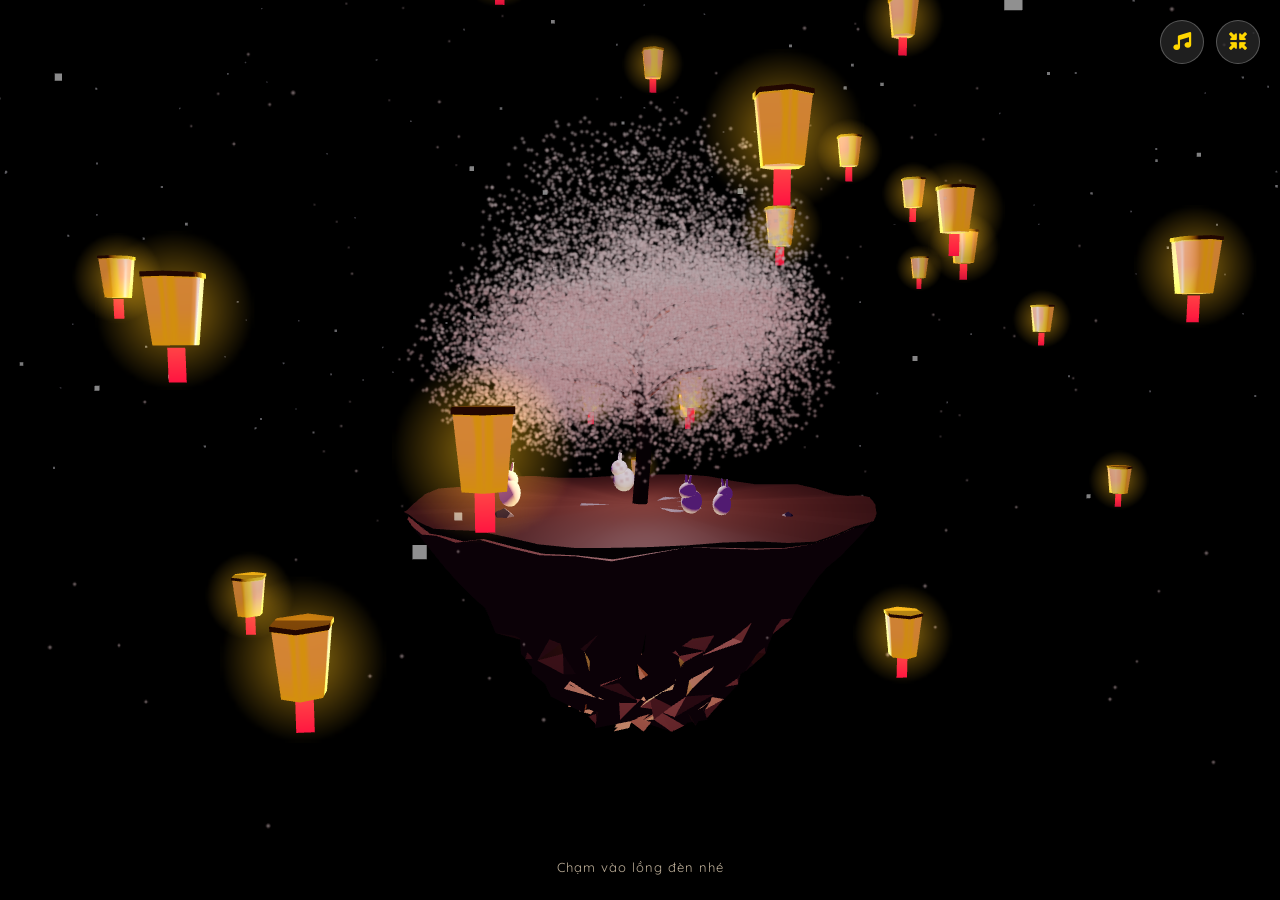
==== tthu3d/index.html @ eb569691 "Add files via upload" ====
<!DOCTYPE html>
<html lang="en">
<head>
    <meta charset="UTF-8">
    <meta name="viewport" content="width=device-width, initial-scale=1.0, maximum-scale=1.0, user-scalable=no">
    <title>Trung Thu 3D</title>

    <!-- Google Fonts & FontAwesome -->
    <link href="https://fonts.googleapis.com/css2?family=Dancing+Script:wght@700&family=Quicksand:wght@400;600&display=swap" rel="stylesheet">
    <link rel="stylesheet" href="https://cdnjs.cloudflare.com/ajax/libs/font-awesome/6.4.0/css/all.min.css">
    <link rel="stylesheet" href="./assets/css.css">
</head>
<body>

    <div id="webgl-container"></div>

    <div class="top-bar">
        <button class="icon-btn" id="audio-btn" title="Bật/Tắt Nhạc"><i class="fas fa-music"></i></button>
        <button class="icon-btn" id="reset-cam-btn" title="Góc nhìn ban đầu"><i class="fas fa-compress-arrows-alt"></i></button>
    </div>

    <div class="click-hint">Chạm vào lồng đèn nhé</div>

    <div class="wish-modal" id="wishModal">
        <div class="wish-card">
            <button class="close-btn" id="closeWishBtn" aria-label="Đóng"><i class="fas fa-times"></i></button>
            <h3 id="wishTitle">Thông Điệp Gửi Cậu</h3>
            
            <div class="wish-image-container">
                <img id="wishImage" src="" alt="Hình ảnh Trung Thu">
            </div>

            <p id="wishText">"Chúc cậu một đêm Trung Thu ấm áp, bình an và trọn vẹn bên những người thương yêu."</p>
            <div class="tag">✦ Trung Thu An Lành ✦</div>
        </div>
    </div>

    <audio id="bgm" loop src="./assets/1.mp3"></audio>
    
    
    <!-- Three.js & OrbitControls -->
    <script src="./assets/three.min.js"></script>
    <script src="./assets/OrbitControls.js"></script>
    <script src="./assets/script.js"></script>
</body>
</html>
---- tthu3d/assets/css.css ----
* {
  margin: 0;
  padding: 0;
  box-sizing: border-box;
  -webkit-tap-highlight-color: transparent;
  user-select: none;
}

body,
html {
  width: 100%;
  height: 100%;
  overflow: hidden;
  background-color: #030208;
  font-family: "Quicksand", sans-serif;
  touch-action: none;
}

#webgl-container {
  width: 100%;
  height: 100%;
  position: absolute;
  top: 0;
  left: 0;
  z-index: 1;
}

.top-bar {
  position: absolute;
  top: 20px;
  right: 20px;
  z-index: 10;
  display: flex;
  gap: 12px;
}

.icon-btn {
  width: 44px;
  height: 44px;
  border-radius: 50%;
  background: rgba(255, 255, 255, 0.12);
  backdrop-filter: blur(12px);
  -webkit-backdrop-filter: blur(12px);
  border: 1px solid rgba(255, 255, 255, 0.25);
  color: #ffd700;
  display: flex;
  align-items: center;
  justify-content: center;
  font-size: 18px;
  cursor: pointer;
  transition: all 0.3s ease;
  box-shadow: 0 4px 15px rgba(0, 0, 0, 0.4);
}

.icon-btn:active {
  transform: scale(0.92);
  background: rgba(255, 215, 0, 0.3);
}

.wish-modal {
  position: fixed;
  top: 0;
  left: 0;
  width: 100%;
  height: 100%;
  background: rgba(0, 0, 0, 0.65);
  backdrop-filter: blur(8px);
  -webkit-backdrop-filter: blur(8px);
  z-index: 100;
  display: flex;
  align-items: center;
  justify-content: center;
  opacity: 0;
  pointer-events: none;
  transition: opacity 0.4s ease;
  padding: 20px;
}

.wish-modal.active {
  opacity: 1;
  pointer-events: auto;
}

.wish-card {
  background: linear-gradient(
    135deg,
    rgba(35, 15, 45, 0.95),
    rgba(15, 8, 25, 0.98)
  );
  border: 1.5px solid rgba(255, 215, 0, 0.5);
  box-shadow:
    0 0 35px rgba(255, 182, 193, 0.3),
    inset 0 0 15px rgba(255, 215, 0, 0.2);
  border-radius: 24px;
  padding: 28px 20px 24px 20px;
  max-width: 400px;
  width: 100%;
  text-align: center;
  position: relative;
  transform: translateY(30px) scale(0.9);
  transition: transform 0.4s cubic-bezier(0.175, 0.885, 0.32, 1.275);
  color: #fff;
  max-height: 90vh;
  overflow-y: auto;
}

.wish-modal.active .wish-card {
  transform: translateY(0) scale(1);
}

.wish-card .close-btn {
  position: absolute;
  top: 15px;
  right: 15px;
  width: 36px;
  height: 36px;
  border-radius: 50%;
  background: rgba(255, 255, 255, 0.15);
  border: 1px solid rgba(255, 215, 0, 0.3);
  color: #ffd700;
  font-size: 18px;
  cursor: pointer;
  display: flex;
  align-items: center;
  justify-content: center;
  transition: all 0.2s ease;
  z-index: 10;
}

.wish-card .close-btn:hover,
.wish-card .close-btn:active {
  background: rgba(255, 77, 109, 0.8);
  color: #fff;
  transform: scale(1.1);
}

.wish-card h3 {
  font-family: "Dancing Script", cursive;
  font-size: 28px;
  color: #ffd700;
  margin-bottom: 12px;
  text-shadow: 0 0 8px rgba(255, 215, 0, 0.5);
}

.wish-image-container {
  width: 100%;
  height: 180px;
  border-radius: 14px;
  overflow: hidden;
  margin: 12px 0 16px 0;
  border: 1px solid rgba(255, 215, 0, 0.4);
  box-shadow: 0 4px 15px rgba(0, 0, 0, 0.5);
  background: #000;
}

.wish-image-container img {
  width: 100%;
  height: 100%;
  object-fit: cover;
  display: block;
}

.wish-card p {
  font-size: 15px;
  line-height: 1.6;
  color: #f0e6ff;
  font-style: italic;
  margin-bottom: 15px;
}

.wish-card .tag {
  font-size: 12px;
  color: #ff9ebb;
  text-transform: uppercase;
  letter-spacing: 2px;
}

.click-hint {
  position: absolute;
  bottom: 25px;
  left: 50%;
  transform: translateX(-50%);
  z-index: 5;
  color: rgba(255, 235, 205, 0.75);
  font-size: 13px;
  letter-spacing: 1px;
  pointer-events: none;
  text-shadow: 0 0 8px rgba(0, 0, 0, 0.8);
  animation: pulseHint 2s infinite alternate;
  text-align: center;
  width: 90%;
}

@keyframes pulseHint {
  0% {
    opacity: 0.4;
  }
  100% {
    opacity: 0.95;
  }
}
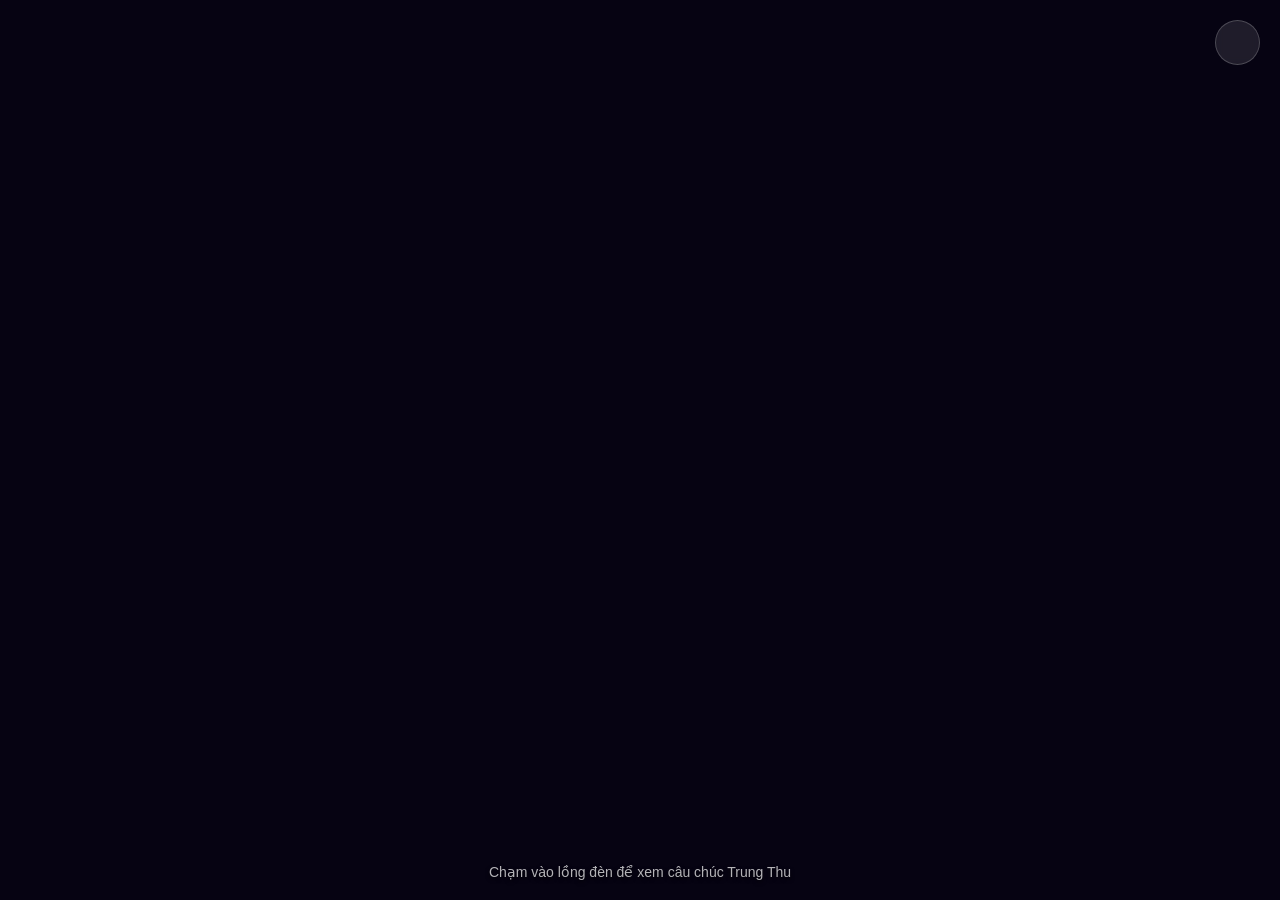
==== commit 96aecd8d: "Create index.html" ====
--- a/tthu3d/index.html
+++ b/tthu3d/index.html
@@ -1,46 +1,176 @@
-<!DOCTYPE html>
-<html lang="en">
-<head>
-    <meta charset="UTF-8">
-    <meta name="viewport" content="width=device-width, initial-scale=1.0, maximum-scale=1.0, user-scalable=no">
-    <title>Trung Thu 3D</title>
-
-    <!-- Google Fonts & FontAwesome -->
-    <link href="https://fonts.googleapis.com/css2?family=Dancing+Script:wght@700&family=Quicksand:wght@400;600&display=swap" rel="stylesheet">
-    <link rel="stylesheet" href="https://cdnjs.cloudflare.com/ajax/libs/font-awesome/6.4.0/css/all.min.css">
-    <link rel="stylesheet" href="./assets/css.css">
-</head>
-<body>
-
-    <div id="webgl-container"></div>
-
-    <div class="top-bar">
-        <button class="icon-btn" id="audio-btn" title="Bật/Tắt Nhạc"><i class="fas fa-music"></i></button>
-        <button class="icon-btn" id="reset-cam-btn" title="Góc nhìn ban đầu"><i class="fas fa-compress-arrows-alt"></i></button>
-    </div>
-
-    <div class="click-hint">Chạm vào lồng đèn nhé</div>
-
-    <div class="wish-modal" id="wishModal">
-        <div class="wish-card">
-            <button class="close-btn" id="closeWishBtn" aria-label="Đóng"><i class="fas fa-times"></i></button>
-            <h3 id="wishTitle">Thông Điệp Gửi Cậu</h3>
-            
-            <div class="wish-image-container">
-                <img id="wishImage" src="" alt="Hình ảnh Trung Thu">
-            </div>
-
-            <p id="wishText">"Chúc cậu một đêm Trung Thu ấm áp, bình an và trọn vẹn bên những người thương yêu."</p>
-            <div class="tag">✦ Trung Thu An Lành ✦</div>
-        </div>
-    </div>
-
-    <audio id="bgm" loop src="./assets/1.mp3"></audio>
-    
-    
-    <!-- Three.js & OrbitControls -->
-    <script src="./assets/three.min.js"></script>
-    <script src="./assets/OrbitControls.js"></script>
-    <script src="./assets/script.js"></script>
-</body>
-</html>+<!DOCTYPE html>
+<html lang="vi">
+<head>
+    <meta charset="UTF-8">
+    <meta name="viewport" content="width=device-width, initial-scale=1.0">
+    <title>Trung Thu 3D - Gửi Nguyện Ước</title>
+    <!-- Nhúng Font FontAwesome để hiển thị icon nhạc -->
+    <link rel="stylesheet" href="https://cloudflare.com">
+    <style>
+        * {
+            margin: 0;
+            padding: 0;
+            box-sizing: border-box;
+            user-select: none;
+        }
+        body, html {
+            width: 100%;
+            height: 100%;
+            overflow: hidden;
+            background-color: #060312;
+            font-family: 'Segoe UI', Tahoma, Geneva, Verdana, sans-serif;
+        }
+        #webgl-container {
+            width: 100%;
+            height: 100%;
+            position: absolute;
+            top: 0;
+            left: 0;
+            z-index: 1;
+        }
+        /* Thanh hướng dẫn phía dưới */
+        .bottom-bar {
+            position: absolute;
+            bottom: 20px;
+            left: 50%;
+            transform: translateX(-50%);
+            z-index: 10;
+            color: rgba(255,255,255,0.7);
+            font-size: 14px;
+            pointer-events: none;
+            text-align: center;
+            text-shadow: 0 2px 4px rgba(0,0,0,0.8);
+        }
+        /* Nút bật/tắt nhạc góc trên */
+        #audio-btn {
+            position: absolute;
+            top: 20px;
+            right: 20px;
+            z-index: 10;
+            width: 45px;
+            height: 45px;
+            background: rgba(255, 255, 255, 0.1);
+            backdrop-filter: blur(5px);
+            border: 1px solid rgba(255, 255, 255, 0.2);
+            border-radius: 50%;
+            color: #ffd700;
+            font-size: 18px;
+            cursor: pointer;
+            display: flex;
+            align-items: center;
+            justify-content: center;
+            transition: all 0.3s ease;
+        }
+        #audio-btn:hover {
+            background: rgba(255, 255, 255, 0.2);
+            transform: scale(1.05);
+        }
+        /* Bảng Modal hiển thị lời chúc chuẩn giao diện video */
+        .wish-modal {
+            position: absolute;
+            top: 0;
+            left: 0;
+            width: 100%;
+            height: 100%;
+            background: rgba(0, 0, 0, 0.4);
+            backdrop-filter: blur(3px);
+            z-index: 100;
+            display: flex;
+            align-items: center;
+            justify-content: center;
+            opacity: 0;
+            pointer-events: none;
+            transition: opacity 0.4s ease;
+        }
+        .wish-modal.active {
+            opacity: 1;
+            pointer-events: auto;
+        }
+        .wish-card {
+            background: linear-gradient(135deg, #2a103d 0%, #150824 100%);
+            border: 2px solid #ffd700;
+            border-radius: 15px;
+            width: 90%;
+            max-width: 420px;
+            padding: 25px;
+            box-shadow: 0 10px 30px rgba(0,0,0,0.7), 0 0 20px rgba(255, 215, 0, 0.2);
+            position: relative;
+            transform: scale(0.8);
+            transition: transform 0.4s cubic-bezier(0.175, 0.885, 0.32, 1.275);
+            text-align: center;
+        }
+        .wish-modal.active .wish-card {
+            transform: scale(1);
+        }
+        .close-btn {
+            position: absolute;
+            top: 12px;
+            right: 15px;
+            color: #ffd700;
+            font-size: 22px;
+            cursor: pointer;
+            opacity: 0.8;
+            transition: opacity 0.2s;
+        }
+        .close-btn:hover {
+            opacity: 1;
+        }
+        .card-title {
+            color: #ffd700;
+            font-size: 20px;
+            margin-bottom: 20px;
+            font-weight: 600;
+            letter-spacing: 1px;
+        }
+        .image-container {
+            width: 100%;
+            height: 180px;
+            border-radius: 8px;
+            overflow: hidden;
+            margin-bottom: 20px;
+            border: 1px solid rgba(255,255,255,0.1);
+            background: #0f071a;
+        }
+        .image-container img {
+            width: 100%;
+            height: 100%;
+            object-fit: cover;
+        }
+        #wishText {
+            color: #ffffff;
+            font-size: 15px;
+            line-height: 1.6;
+            font-style: italic;
+            padding: 0 10px;
+        }
+    </style>
+</head>
+<body>
+
+    <div id="webgl-container"></div>
+    
+    <button id="audio-btn"><i class="fas fa-music" style="opacity:0.5;"></i></button>
+    <div class="bottom-bar">Chạm vào lồng đèn để xem câu chúc Trung Thu</div>
+
+    <!-- Cấu trúc Modal Lời Chúc -->
+    <div id="wishModal" class="wish-modal">
+        <div class="wish-card">
+            <div id="closeWishBtn" class="close-btn">&times;</div>
+            <div class="card-title">Gửi Người Thương</div>
+            <div class="image-container">
+                <img id="wishImage" src="" alt="Hình ảnh Trung Thu">
+            </div>
+            <div id="wishText"></div>
+        </div>
+    </div>
+
+    <!-- Nhúng thư viện theo đúng cấu trúc GitHub của bạn -->
+    <script src="three.min.js"></script>
+    <script src="OrbitControls.js"></script>
+    <script src="main.js"></script>
+
+    <!-- Thẻ âm nhạc nền (Hãy đảm bảo bạn upload file bgm.mp3 vào thư mục gốc nếu muốn chạy nhạc) -->
+    <audio id="bgm" src="bgm.mp3" loop prefetch></audio>
+
+</body>
+</html>
